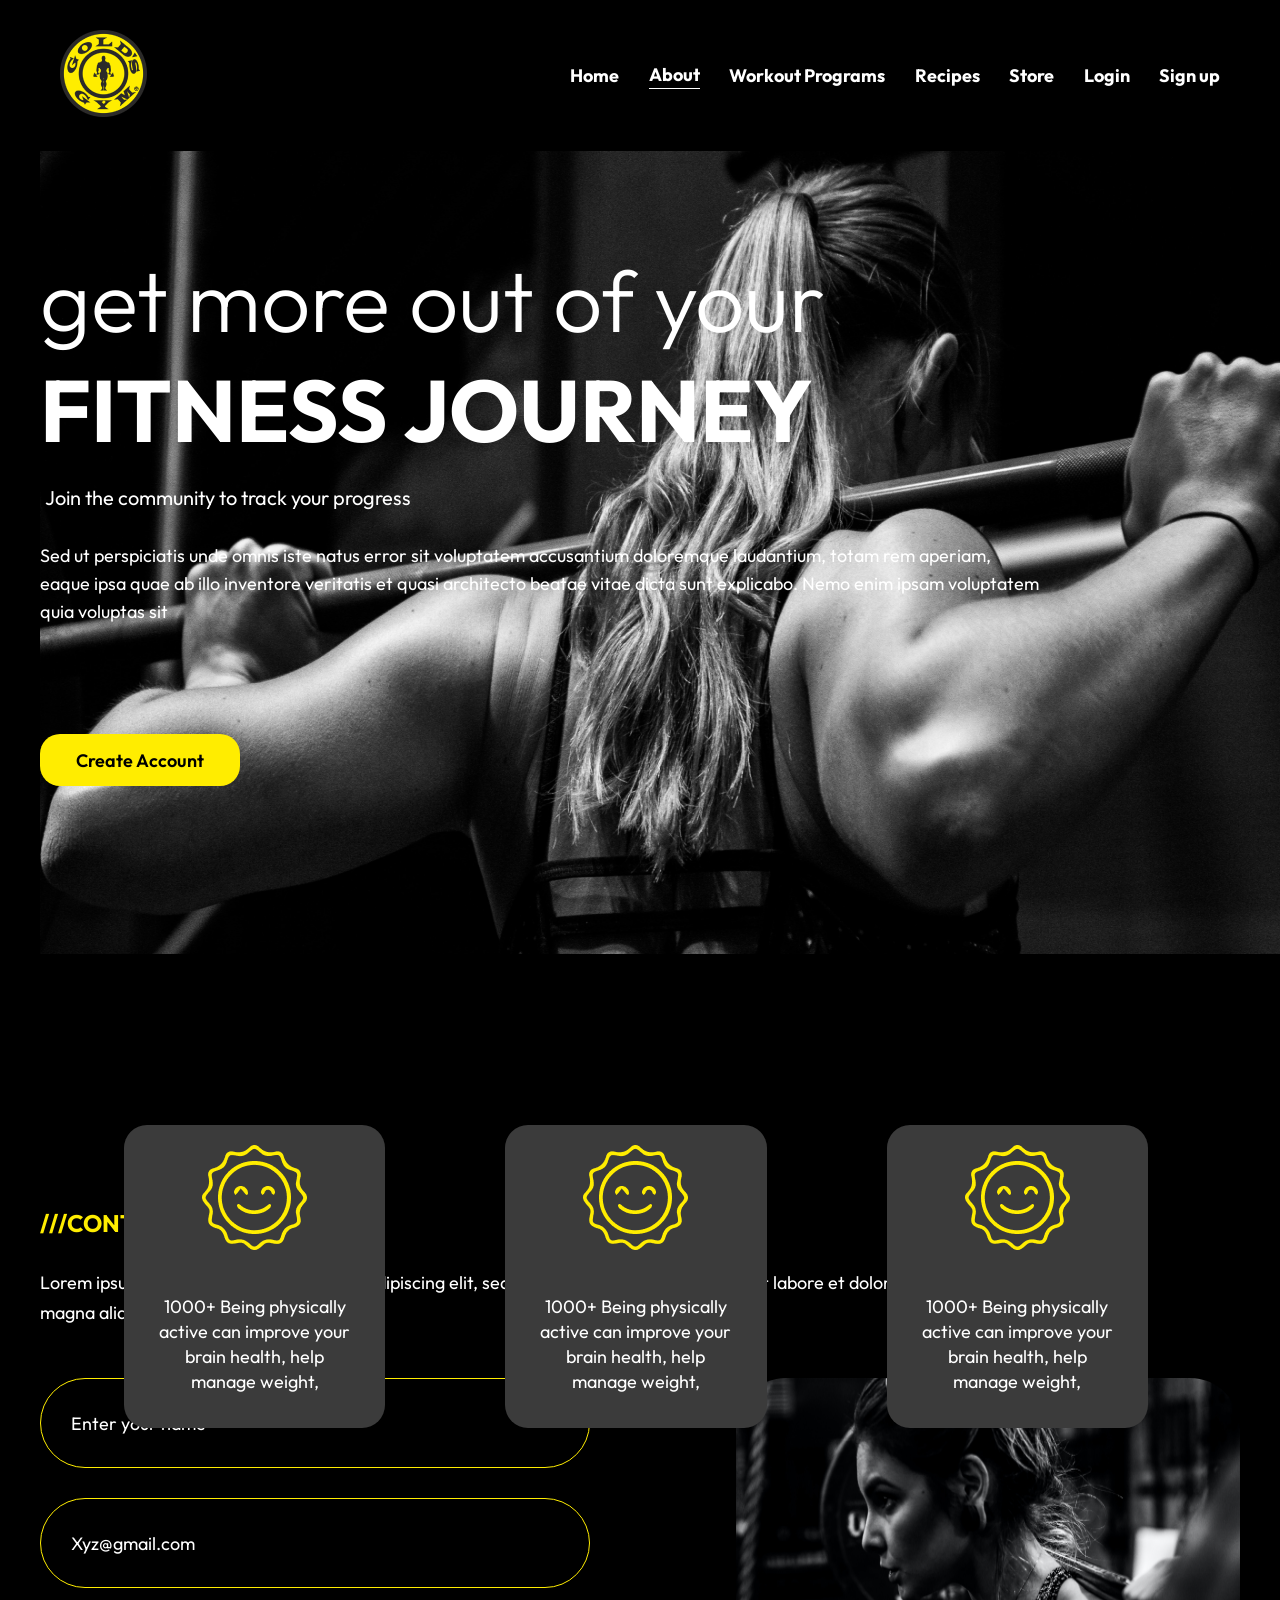
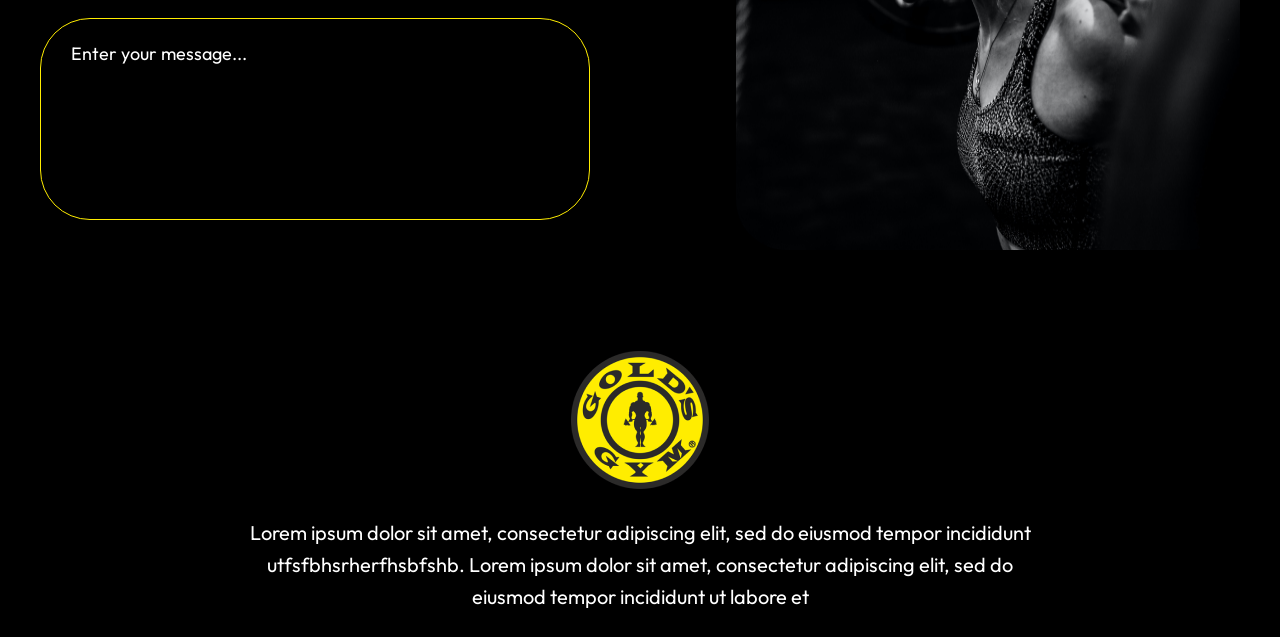
==== app/about.html @ 902859b2 "funcional" ====
<!DOCTYPE html>
<html lang="en">
<head>
    <meta charset="UTF-8">
    <meta name="viewport" content="width=device-width, initial-scale=1.0">
    <title>About Gold's Gym</title>
    <link rel="icon" href="images/Gym logo.png" type="image/x-icon">
    <link rel="stylesheet" href="styles.css">
    <link rel="preconnect" href="https://fonts.googleapis.com">
<link rel="preconnect" href="https://fonts.gstatic.com" crossorigin>
<link href="https://fonts.googleapis.com/css2?family=Outfit:wght@200;300&display=swap" rel="stylesheet">
</head>
<body>
    <div class="container">
        <!-- logo -->
        <div class="navbar">
            <div class="logo">
                <a href="index.html"><img src="images/Gym logo.png" alt="Gold's logo"></a>
            </div>

            <div>
                <div class="harmbuger-menu">
                    <div class="bar"></div>
                    <div class="bar"></div>
                    <div class="bar"></div>
                </div>
                <ul class="nav-items">
                    <a class="nav-links" href="index.html"><li>Home</li></a>
                    <a class="nav-links active" href="about.html"><li>About</li></a>
                    <a class="nav-links" href="program.html"><li>Workout Programs</li></a>
                    <a class="nav-links" href="recipe.html"><li>Recipes</li></a>
                    <a class="nav-links" href="store.html"><li>Store</li></a>
                    <a class="nav-links" href="login.html"><li>Login</li></a>
                    <a class="nav-links" href="signup.html"><li>Sign up</li></a>
                </ul>
            </div>
        </div>

        <section  class="main">
            <div class="about-hero">
                <div class="about-hero-img">
                    <img src="images/about-hero-img.png" alt="">
                </div>
                <div class="about-hero-text">
                    <div class="hero-about">
                        <div class="hero-header">
                            <h1>get more out of your<br><span class="header">fitness journey</span></h1>
                        </div>
                        
                        <div class="join-text">Join the community to track your progress</div>
    
                        <div class="hero-text">
                            Sed ut perspiciatis unde omnis iste natus error sit 
                            voluptatem accusantium doloremque laudantium, totam rem 
                            aperiam, eaque ipsa quae ab illo inventore veritatis et 
                            quasi architecto beatae vitae dicta sunt explicabo. Nemo 
                            enim ipsam voluptatem quia voluptas sit
                        </div>
                        
                        <button class="signup-btn" id="Create-btn">Create Account</button>  
                    </div>
                </div>
            </div>

            <section>
                <div class="outreach-cards">
                    <div class="cards">
                        <img src="images/cards-img.png" alt="">
        
                        <p class="cards-text">
                            1000+ Being physically active can improve your brain health, 
                            help manage weight,
                        </p>
                    </div>
        
                    <div class="cards">
                        <img src="images/cards-img.png" alt="">

                        <p class="cards-text">
                            1000+ Being physically active can improve your brain health, 
                            help manage weight,
                        </p>
                    </div>
        
                    <div class="cards">
                        <img src="images/cards-img.png" alt="">

                        <p class="cards-text">
                            1000+ Being physically active can improve your brain health, 
                            help manage weight,
                        </p>
                    </div>
                </div>
            </section>

            <section class="aboutpg-contact">
                <div class="contact-us">
                    <h2 class="merch-header">
                        ///CONTACT US
                    </h2>

                    <p class="contact-text">
                        Lorem ipsum dolor sit amet, consectetur adipiscing elit, 
                        sed do eiusmod tempor incididunt ut labore et dolore magna 
                        aliqua. Ut enim ad minim veniam
                    </p>
                    
                    <div class="contact-info">
                        <div class="contact-input">
                            <input type="text" placeholder="Enter your name"><br>
                            <input type="email" placeholder="Xyz@gmail.com"><br>
                            <input type="text" id="input-message" placeholder="Enter your message...">
                        </div>

                        <img src="images/contact-img.png" alt="">
                    </div>
                </div>
            </section>

            <footer>
                <div class="footer">
                    <img src="images/logo2.png" alt="Gold's logo">
                    <p class="footer-text">
                        Lorem ipsum dolor sit amet, consectetur adipiscing elit, 
                        sed do eiusmod tempor incididunt utfsfbhsrherfhsbfshb.  
                        Lorem ipsum dolor sit amet, consectetur adipiscing elit, 
                        sed do eiusmod tempor incididunt ut labore et
                    </p>
                </div>
            </footer>
            
        </section>
    </div>
    <script src="script.js">
      
    </script>
</body>
</html>
---- app/styles.css ----
* {
    margin: 0;
    padding: 0;
    box-sizing: border-box;
    font-family: 'Outfit', sans-serif;
}

.container {
    background-color: #000000;
    color: #FFFFFF;
}

.harmbuger-menu {
    position: absolute;
    right: 10%;
    top: 35px;
    width: 30px;
    height: 20px;
    cursor: pointer;
    display: none;
}

.harmbuger-menu .bar {
    width: 100%;
    height: 3px;
    margin: 5px auto;
    background-color: #FFFFFF;
    border-radius: 5px;
}

.navbar {
    display: flex;
    justify-content: space-between;
    align-items: center;
    padding: 30px 60px;
}

.nav-items {
    /* float: right;
    margin-top: -5%; */
    display: flex;
    justify-content: space-between;
    align-items: center;
    width: 650px;
    

}
.nav-items a {
    text-decoration: none;
    color: #FFFFFF;
    font-size: 18px;
    font-weight: 700;
    list-style: none;
}

.nav-items a:hover, .active{
    padding-bottom: 2px;
    border-bottom: 1px solid #FFFFFF;  
}

.main {
    margin: 0 40px;
}
.hero {
    display: flex;
    justify-content: space-between;
   
}

.hero-about {
    margin-top: 20px;
}

h1 {
    font-family: 'Outfit', sans-serif;
    font-size: 87px;
    font-weight: 300;
}

.header {
    text-transform: uppercase;
    font-weight: 700;
    font-size: 87px;
}

.hero-about {
    width: 90%;
    min-width: 100px;
    min-width: 300px;
}

.hero-text {
    margin: 32px 0;
    width: 90%;
    min-height: 200px;
    height: 9%;
    min-height: 100px;
    line-height: 28px;
    font-size: 18px;
}

.signup-btn {
  cursor: pointer; 
  width: 200px;
  height: 52px;
  background-color: #FFED00;
  color: #000000;
  font-size: 18px;
  font-weight: 600;
  margin-top: 20px;
  border-radius: 20px;
  border: none;
}

.signup-btn:hover {
   background-color: #000000;
   border: 1px solid #FFED00;
   color: #FFFFFF;
   transition: all 1s ease;
}


.hero-img img {
    width: 620px;
    height: 518px;
}

.img-header {
    font-size: 36px;
    font-weight: 700;
    margin-bottom: 60px;
}

.free-programs {
  margin-top: 5%;
}

.program-images {
    display: flex;
    justify-content: space-between;
}

.yoga-img {
    margin-top: -400px;
}

.img-text {
    position: relative;
    font-weight: 700px;
    font-size: 32px;
    writing-mode: tb-rl;
    transform: rotate(-180deg);
    margin-top: -30px;
    text-align: start; 
    height: 400px;
    margin-left: auto;
    margin-right: auto;

}

.yoga-img img {
    opacity: 0.3;
    position: relative;
}

.cta-btn {
    cursor: pointer; 
    width: 203px;
    height: 5%;
    min-height: 57px;
    background-color: #000000;
    color: #FFFFFF;
    margin-top: 50px;
    margin-left: 7px;
    font-size: 18px;
    font-weight: 600;
    border-radius: 20px;
    border: 1px solid #FFED00;
}

.cta-btn1 {
    cursor: pointer; 
    width: 203px;
    height: 5%;
    min-height: 57px;
    background-color: #000000;
    color: #FFFFFF;
    margin-top: 40px;
    margin-left: 7px;
    font-size: 18px;
    font-weight: 600;
    border-radius: 20px;
    border: 1px solid #FFED00;
}

.cta-btn1:hover {
    background-color: #FFED00;
    border: none;
    color: #000000;
    transition: 1s;
}



.cta-btn:hover {
   background-color: #FFED00;
   border: none;
   color: #000000;
   transition: 1s;
}

.merch {
    margin-top: 80px;
}

.merch-header {
    color: #FFED00;
    margin-top: 30px;
}

.merch-navbar {
    display: flex;
    justify-content: space-between;
    align-items: center;
}

.merch-header-col a button {
    padding: 0 10px;
}

.merch-sample {
    display: flex;
    gap: 12px;
   
}

.merch-img img {
    margin-right: -51px;
   width: 350px;
   margin-left: -30px;
   
}

.tote-card {
    width: 314px;
    height: 128px;
    background-color: #3B3B3B;
    margin-top: -146px;
    margin-left: -10px;

}

.card-text {
    display: flex;
    align-items: center;
    justify-content: center;
    padding-top: 90px;
}

 .shirt-img img {
    margin-top: 40px;
    margin-left: 50px;
}

.shirt-card {
    width: 314px;
    height: 128px;
    background-color: #3B3B3B;
    margin-top: -80px;
}

.bottle-img {
    margin-top: 40px;
    /* margin-bottom: -80px; */
    margin-left: 100px;
}

.gallery {
    margin-top: 90px;
}

.gallery-images {
    margin-top: 30px;
}

.gallery-row {
    display: flex;
    justify-content: space-between;
    margin-bottom: 20px;
}

.gallery-row img {
    border-radius: 30px;
}

.protein {
   margin-top: 30px;
   display: flex;
   justify-content: space-between;
   align-items: center;
}

.protein-brief {
    display: flex;
    justify-content: space-between;
    gap: 40px;
}

.protein-brief img {
    border-radius: 40px;
}

.protein-header {
    font-size: 32px;
    font-weight: 700;
}

.protein-text {
    width: 350px;
    height: 138px;
    margin-top: 16px;
    margin-bottom: 16px;
    font-size: 18px; 
    line-height: 28px;
}

.recipe-btn {
    cursor: pointer; 
    width: 256px;
    height: 60px;
    background-color: #000000;
    color: #FFFFFF;
    font-size: 18px;
    font-weight: 600;
    border-radius: 20px;
    border: 1px solid #FFED00;
    margin-top: 50px;
    display: flex;
    justify-content: space-around;
    align-items: center;
    padding: 0 10px;
}

.protein-details {
    margin-top: 80px;
}

.protein-details a {
    text-decoration: none;
}

.healthy-recipies {
    display: flex;
    align-items: center;
    gap: 30px;
    margin-bottom: 15px;
    width: 350px;
}

.healthy-recipies img {
    border-radius: 10px;
}

.healthy-recipies a {
    text-decoration: none;
    color: #FFFFFF;
}

.contact-us {
    margin-top: 70px;
}

.contact-text{
    margin-top: 30px;
    margin-bottom: 30px;
    width: 902px;
    font-size: 18px;
    line-height: 30px;
}

.contact-info {
    margin-top: 50px;
    display: flex;
    justify-content: space-between;
    
}

.contact-input input {
    width: 550px;
    height: 90px;
    border-radius: 50px;
    color: #FFFFFF;
    font-size: 18px;
    background-color: #000000;
    border: 1px solid #FFED00;
    margin-bottom: 30px;
    padding: 0 30px;
}

input:focus {
    outline: #FFED00;
}

::placeholder {
    color: #FFFFFF;
}
#input-message {
  padding-bottom: 166px;
  padding-top: 34px;
}

.contact-info img{
    border-radius: 50px;
}

.footer {
    text-align: center;
    margin-top: 100px;
}

.footer-text {
    width: 800px;
    margin-left: auto;
    margin-right: auto;
    margin-top: 24px;
    padding-bottom: 24px;
    font-size: 20px;
    font-weight: 400;
    line-height: 32px;
}

/* -----------------MOBILE VIEW OF HOME PAGE ----------*/
@media screen and (max-width: 850px){
    .navbar {
        padding-left: 20px;
        
        width: 100%;
        position: fixed;
        overflow: hidden;
        background-color: #000000;
        
        
    }
    .logo img {
        width: 47px;
        height: 47px;
        
    }

    .main {
        margin: 0 20px;
    }
    .harmbuger-menu {
        display: block;
        float: right;
        border: none;
    }

    .harmbuger-menu.active .bar:nth-child(2) {
        opacity: 0;
    }

    .harmbuger-menu.active .bar:nth-child(1) {
        transform: translateY(8px) rotate(45deg);
    }

    .harmbuger-menu.active .bar:nth-child(3) {
        transform: translateY(-8px) rotate(-45deg);
    }
    .nav-items {
        display: block;
        position: fixed;
        width: 100%;
        height: 50vh;
        left: -100%;
        top: 90px;
        border: none;
        font-size: 100px;
        line-height: 40px;
        padding: 40px 40px 20px 40px;
        background-color: #000000;
        
    }

    .nav-items.active {
        
      left: 0;
      transition: 1s;
    }

    .main {
        padding-top: 100px;
        /* margin: 0; */
    }
    .hero {
        display: block;
    }

    h1 {
        font-size: 40px;
        font-weight: 400;
    }

    .header {
        width: 100%;
        min-width: none;
        font-size: 55px;
        font-weight: 500;
    }
    .hero-img img {
        display: none;
    }

    .hero-about {
        margin-top: 0;
        color: white;
    } 

    .hero-text {
        width: 100%;
        min-width: none;
        margin-top: 5px;
        font-size: 18px;
    }

    .signup-btn {
        margin-top: 5px;
    }
    .free-programs {
        margin-top: 80px;
    }

    .img-header {
        font-size: 30px;
        font-weight: 600;
        margin-bottom: 15px;
    }

    .program-images {
        position: static;
        overflow-x: auto;
        gap: 20px;
    }

    .program-images::-webkit-scrollbar {
        display: none;
    }

    .yoga-img p {
        /* position: static; */
        margin-bottom: -50px;
    }


    .cta-btn {
        width: 100%;
        margin-top: 30px;  
        font-size: 15px;
        height: 47px;   
    }

    .cta-btn1 {
        margin-top: 25px;
    }

    .merch-sample {
        /* overflow: hidden; */
        display: block;
        gap: 0 ;
        text-align: center;
    }

    .tote-card {
        width: 100%;
        margin-left: 0px;
        height: 180px;
    }

    .shirt-card {
        width: 100%;
        margin-left: 0px;
        height: 180px;
    }

    .card-text {
       padding-top: 110px;
       font-size: 20px;
    }

    .shirt-img img {
        margin-left: 20px;
    }

    .bottle-img img {
        margin-left: -95px;
    }

    .tote-bag {
        margin-left: 0px;
    }

    .gallery {
        margin-top: 100px;
    }

    .gallery-row {
        gap: 20px;
    }

    .gallery-row  {
        overflow-x: auto;
    }

    .gallery-row::-webkit-scrollbar{
        display: none;
    }

    .recipes {
        margin-top: 50px;
    }

    .protein {
        display: block;
    }

    .protein-brief img {
        width: 100%;
    }
    .protein-header {
        font-size: 40px;
    }
    .protein-text {
      width: 100%;
      height: 100%;
      font-size: 20px;
    }
    .healthy-recipies  {
        width: 100%;
    }
    .healthy-recipies a {
        font-size: 20px;
    }
    .recipe-btn {
       margin-top: 0px;
    }

    .recipe-btn img {
        width: 20%;
    }

    .protein-brief {
       display: block;
    }

    .carrot-soup{
        width: 100%;
    }

    .more-recipies {
        margin-top: 50px;
    }

    .contact {
        margin-top: 100px;
    }

    .contact-info {
        display: flex;
        flex-direction: column-reverse;
    }

    .contact-input {
        margin-top: 50px;
    }

    .contact-text {
        width: 100%;
        font-size: 20px;
    }

    .contact-input input {
        width: 100%;
    }

    .footer-text {
      width: 100%;
    }
}

/* ------------------ ABOUT PAGE --------------------*/

.about-hero-img img{
    width: 1309px;
    height: 803px;
    position: relative;
}

.about-hero-text {
    position: absolute;
    top: 25%;
} 

.join-text {
    margin: 20px;
    font-size: 20px;
    font-weight: 400;
    text-indent: -15px;
}

#Create-btn {
    margin-top: 60px;
}

.outreach-cards {
    display: flex;
    position: absolute;
    top: 125%;
    gap: 120px;
    margin-left: 84px;
    width: 80%;
}

.cards {
    text-align: center;
    background-color: #3B3B3B;
    width: 285px;
    height: 303px;
    padding: 20px;
    border-radius: 23px;
}

.cards-text {
    color: #FFFFFF;
    width: 90%;
    margin-top: 40px;
    margin-left: auto;
    margin-right: auto;
    font-size: 18px;
    font-weight: 400;
    line-height: 25px;
}

.aboutpg-contact {
    margin-top: 250px;
}

/*--------------- MOBILE VIEW OF ABOUT PAGE-------------------------- */
@media screen and (max-width:850px) {
    .about-hero {
        height: 150px;
        
    }
    .about-hero-img img {
        display: none;
    }

    .about-hero-text{
        top: 15%;
        position: static ;
    }

    .join-text {
      display: none;
    }

    #Create-btn {
        margin-top: 0;
    }

    .outreach-cards {
        display: block;
        position: static;
        gap: 0%;
        margin-top: 500px;
        margin-left: 0;
        width: 100%; 
        
    }

    .cards {
       margin-bottom: 30px;
        width: 90%;
        margin-left: auto;
        margin-right: auto;
        
    }

    .cards-text {
        font-size: 20px;
        padding-bottom: 25px;
        margin-top: 20px;
    }

    .aboutpg-contact {
        margin-top: 100px;
    }
}

@media screen and (min-width: 540px) and (max-width: 850px){

    .logo img {
        width: 57px;
        height: 57px;
        
    }
    .outreach-cards {
        margin-top: 350px;
    }

    .cards-text {
        width: 250px;
    }
}

/*------------------ LOGIN PAGE ---------------- */

#navbar {
    background-color: #FFFFFF;
}

#login-nav-items #active{
    padding-bottom: 2px;
    border-bottom: 2px solid black;  
}

#login{
    background-color: #FFFFFF;
    color: #000000;
}

.login-hero-scetion {
    margin-top: 50px;
}

#login-nav-items a{
    color: #000000;
}

#login-nav-items a:hover{
    border-bottom: 1px solid #FFFFFF;
}

.login-hero-col1 {
    width: 90%;
    
}

.login-header {
    font-size: 70px;
    font-weight: 700;
}

.login-text {
    font-size: 20px;
    font-weight: 400;
    margin-top: 24px;
}

.login-hero{
    display: flex;
    justify-content: space-between;
    margin-top: 30px;
    
}

#login-btn {
    width: 75%;
    height: 90px;
    border-radius: 50px;
    font-size: 18px;
    background-color: #FFED00;
    color: #000000;
    border: 1px solid #FFED00;
    margin-bottom: 24px;
    padding: 0 25px;
    margin-top: 20px;
    cursor: pointer;
}

#login-btn:hover {
    background-color: #000000;
    border: 1px solid #000000;
    color: #FFFFFF;
    transition: 1s;
}


#login-input {
     width: 75%;;
    height: 90px;
    border-radius: 50px;
    font-size: 18px;
    background-color: #FFFFFF;
    color: #000000;
    border: 1px solid #000000;
    margin-bottom: 24px;
    padding: 0 30px;
}

#login-input:focus {
    outline: hsl(0, 0%, 0%);
}    

#login-input::placeholder {
    color: #000000;
} 


#checkbox {
    appearance: none;
    background-color: #D9D9D9;;
    width: 24px;
    height: 24px;
    border-radius: 2px;
    border: none;
    color: #000000;
    margin-bottom: 0px;
    padding: 0px;
    cursor: pointer;
}

.box-btn {
    display: flex;
    align-items: center;
    gap: 5px;
    font-size: 18px;
    font-weight: 400;
    
}

.checkbox-btn {
    display: flex;
    align-items: center;
}

.checkbox {
    width: 75%;
    display: flex;
    gap: 30%;
}

.checkbox a{
   text-decoration: none;
   color: #000000;
   font-size: 18px;
   font-weight: 400;
   
}

.Google-btn {
    display: flex;
    justify-content: center;
    align-items: center;
    gap: 5px;
    font-size: 18px;
    font-weight: 400;
    cursor: pointer;
}

.dash {
    width: 75%;
    display: flex;
    justify-content: center;
    align-items: center;
    gap: 3px;
    font-size: 20px;
    margin-bottom: 24px;
}
.line {
    margin-top: 5px;
    width: 90%;
    line-height: 4px;
    border-bottom: 1px solid #000000;

}

.col2 {
    width: 70%;
    min-width: 450px;
    
}

.col2 img {
    border-radius: 50px;

}

.terms {
    font-size: 18px;
    font-weight: 400;
    color: #847F7F;
    margin-bottom: 50px;
}

@media screen and (max-width:850px) {
    #harmbuger-menu #bar {
        background-color: #000000;
    }

    #login-nav-items {
        background-color: #FFFFFF;
    }

    #login-nav-items a {
        color: #000000;
    }

    .login-hero {
        display: block;
    }

    .login-header {
        font-size: 50px;
        font-weight: 600;
    }

    .col2 img {
        display: none;
    }

    #login-input {
       width: 100%;
       height: 80px;
    }

    #login-btn {
        width: 100%;
        height: 80px;
    } 

    .login-hero-col1 {
       width: 100%;
    }

    .dash {
        width: 100%;
    }

    .line {
        width: 100%;
    }

    .checkbox {
        width: 110%;
        gap: 30%;
    }

    .box-btn p {
        font-size: 16px;
    }

    #checkbox {
        width: 18px;
        height: 18px;
    }

    .checkbox a {
      font-size: 16px;
      
    }

}

/* -------------SIGNUP PAGE----------- */
.box-btn-text {
    width: 78%;
    font-size: 16px;
    margin-left: 10px;
}

/* -------------FRENCH TOAST PAGE---------- */

#recipe-navbar {
    position: relative;
}

.recipe-hero-img img {
    margin-left: -40px;
    width: 103%;
    position: absolute;
}

.mobile-taost-hero {
    display: none;
}

.elipse {
    display: flex;
    position: relative;
    gap: 50px;
}

.elipse1 {
    width: 151px;
    height: 151px;
    border-radius: 50%;
    border: 5px solid white;
    background-color: #000000;
    margin-top: 30%;
    margin-left: 40px;
}

.elipse1 p {
    text-align: center;
    margin-top: 45px;
    font-size: 24px;
    font-family: 'Inter', sans-serif;;
    font-style: normal;
    font-weight: 900;
}

.french-toast-recipe {
    margin-top: 12%;
    margin-bottom: 5%;
}

.french-toast {
    display: flex;
    justify-content: space-between;
    gap: 100px;
}

.french-toast-col1 {
    width: 90%;
}

.french-toast-col2 {
    width: 90%;
    margin-left: 150px ;
    
}

.french-toast-header {
    font-size: 36px;
    font-weight: 700;
    margin-bottom: 30px;
}

.french-toast-text {
    width: 120%;
    font-size: 22px;
    font-weight: 500;
    margin-bottom: 30px;
    line-height: normal;
}

.table {
    margin-top: 80px;
    font-size: 20px;
}

.table-row {
    display: flex;
    justify-content: space-between;
    margin-right: 80px;
    margin-bottom: 31px;
}

.french-toast-recipe-text {
    font-size: 24px;
    font-weight: 500;
    line-height: normal;
    width: 90%;
    margin-bottom: 10px;
}

.steps {
    margin-left: 40px;
}

.steps li{
    font-size: 24px;
    font-weight: 500;
    width: 95%;
    margin-bottom: 8px;
}

/* -------MOBILE VIEW FOR FRENCH TOAST PAGE------ */
@media screen and (max-width: 850px) {

    .mobile-taost-hero {
        display: block;
        width: 100%;
    }

    .mobile-taost-hero img {
        width: 100%;
        border-radius: 15px;
    }


    .elipse {
        gap: 10px;
        width: 100%;
        display: none;
        
    }

    .elipse1 {
        display: none;

    }


    .french-toast {
        display: block;
        margin-bottom: 50px;
    }

    .french-toast-text  {
        width: 100%;
    }

    .french-toast-col1 img {
        width: 100%;
    }

    .french-toast-col2 {
        margin-top: 30px;
        
        margin-left: 0px;
    }

    .table-row {
        margin-right: 0px;
    }
}
 

/* -------------RECIPE PAGE---------- */

.other-recipes {
    margin-top: 120px;
}

.other-recipes-text {
    font-size: 18px;
    font-weight: 400;
}

.slider-img i {
    display: none;
}

.recipe-img1 img {
    border-radius: 50px;
}

.recipe-img {
    margin-top: 50px;
    position: relative;
    display: flex;
    justify-content: space-between;
}

.recipe-img a{
    text-decoration: none;
}

.timer {
    background-color: #FFED00;
    color: #000000;
    width: 33%;
    height: 27px;
    border-radius: 20px;
    padding: 0 5px;
    margin-top: -80px;
    position: relative;
    left: 10%;
    display: flex;
    align-items: center;
    gap: 5px;
}

#recipe-btn {
    cursor: pointer; 
    width: 60%;
    height: 60px;
    background-color: #000000;
    color: #FFFFFF;
    font-size: 18px;
    font-weight: 600;
    border-radius: 20px;
    border: 1px solid #FFED00;
    margin-top: 110px;
    margin-left: 70px;
    display: flex;
    justify-content: center;
    gap: 25px;
    align-items: center; 
}

html {
    scroll-behavior: smooth;
}
 
/* button img:hover {
    filter: brightness(0%);
}

a #recipe-btn:hover {
    background-color: #FFED00;
    color: #000000;
    transition: 1s;

} */
/* 
------------MOBILE VIEW FOR RECIPE PAGE--------------------- */
@media screen and (max-width: 850px) {
    .recipe-img {
        position: static;
        overflow-x: auto;
        gap: 30px;
        scrollbar-width: none;
    }

    .recipe-img::-webkit-scrollbar {
        display: none;
    }

    /* .slider-img {
        position: relative;
    } */

    .slider-img i {
        position: absolute;
        cursor: pointer;
        display: none;
    }
    
    .timer {
        position: static;
        margin-left: 30px;
    }
}
/*------------------- STORE PAGE ----------------*/
 
#store-hero-section {
    margin-top: -70px;
}
.store-hero-text {
    font-size: 18px;
    font-weight: 400;
    line-height: 30px;
    width: 55%;
    margin-top: 70px;
}

.in-store {
    margin-top: 60%;
}

.items {
    display: flex;
    gap: 50px;
}

.item-background {
    width: 50%;
    background-color: #3B3B3B;
    border-radius: 20px;
    position: relative;
}

.items img {
   position: absolute;
   
}

.totebag-item {
    margin-left: -40px;
}

.shirt-item {
    margin-left: 40px;
    margin-top: 45px;
}

.items-description h3 {
   font-size: 32px;
   font-weight: 700;

}

.items-description p {
    font-size: 18px;
    font-weight: 400;
    margin: 20px 0;
}

.store-btn {
    background-color: #000000;
    height: 60px;
    color: #FFFFFF;
    width: 30%;
    font-size: 20px;
    font-weight: 600;
    border: 1px solid #FFED00;
    border-radius: 20px;
    margin: 20px 0; 
    cursor: pointer;
}

.store-btn:hover {
    color: #000000;
    background-color: #FFED00;
    transition: 1s;
}

.store-text {
    width: 90%;
    line-height: 30px;
}

.available-items {
    display: flex;
    margin-top: 60px;
}

.rate-btn {
    display: flex;
    align-items: center;
    justify-content: center;
    gap: 15px;
    font-size: 20px;
    color: #FFFFFF;
    background-color: #000000;
    border: 1px solid #FFED00;
    width: 107px;
    height: 60px;
    cursor: pointer;
    border-radius: 20px;
}

.popup {
    position: absolute;
    top: -130%;
    left: 55%;
    opacity: 0;
    transform: translate(-50%, 0%) scale(1.25);
    width: 50%;
    background-color: #000000;
    color: #fff;
    border-bottom: none;
    padding: 50px;
    border-radius: 50px;
    box-shadow: 0.5px 5px 10px rgba(156, 148, 148, 0.25);
    transition: top 0ms ease-in-out 200ms,
                opacity 200ms ease-in-out 0ms,
                transform 200ms ease-in-out 0ms;
}

.popup.active {
    top: 130%;
    opacity: 1;
    transform: translate(-50%, 0%) scale(1);
    transition: top 0ms ease-in-out 0ms,
                opacity 200ms ease-in-out 0ms,
                transform 200ms ease-in-out 0ms;
}

.popup .close-button {
   margin-left: 90%;
   font-size: 30px;
   width: 50px;
   height: 40px;
   background-color: #000000;
   color: #ffffff;
   border: 1px solid #FFED00;
   border-radius: 40px;
   cursor: pointer;
}

.sub-total {
    display: flex;
    align-items: center;
    gap: 50px;
}

.bag-card {
   width: 40%;
}

.bag-card .popup-background {
   width: 100%;
   height: 300px;
   background-color: #3C3C3C;
   position: relative;
   border-radius: 20px;
}

.bag-card img {
    margin-left: -65px;
    position: relative ;
    margin-top: -320px;
    
}

.popup-description h3 {
    font-size: 32px;
    font-weight: 700;
    margin-bottom: 10px;
}

.popup-description p {
    font-weight: 400;
    font-size: 18px;
}

.popup-text {
    margin-top: 15px;
    margin-bottom: 15px;
}

.add-btn {
    width: 30px;
    height: 30px;
    border: none;
    background-color: #ffffff;
    color: #000000;
    cursor: pointer;
}

.checkout-btn {
    width: 100%;
    padding: 10px;
    font-size: 20px;
    font-weight: 600;
    border-radius: 20px;
    border: 1px solid #FFED00;
    background-color: #000000;
    color: #FFFFFF;
    margin-top: 80px;
    cursor: pointer;
}

@media screen and (max-width: 850px) {
    .recipe-hero-img {
        display: none;
    }

    .store-hero-text {
        width: 90%;
        margin-top: 50px;
    }

    .in-store {
        margin-top: -10px;
    }

    .item-background {
        width: 100%;
        color: #3B3B3B;
        position: static;

    }

    .totebag-item {
      padding-left: 30px;
    }
    .items {
        display: block;
        width: 70%;
    }

    .popup {
        width: 100%;
        border-radius: 0px;
        margin-left: -25px;
        margin-top: -120px;
        transform: translate(-50%, 0%) scale(1.2)
    }

    .popup-background {
        display: none;
    }

    .store-btn {
        width: 100%;
    }

    .sub-total {
        display: block;
    }

    .bag-card img {
        margin-top: 0;
    }

    .items img {
        position: static;
    }

    .totebag-item {
        margin-left: -90px;
    }

    .shirt-item {
        margin-left: 0px;
        margin-top: 70px;
    }

    .items-description h3 {
        margin-top: -270px;
       margin-bottom: 20px;  
       font-size: 30px;
       width: 120%;
    }
    
    .items-description {
        margin-top: 350px;
    }

    .items-description p{
        width: 130%;
        font-size: 20px;
        margin: 0;
    }
}

/*----------- WORKOUT PROGRAM PAGE -------------*/

#free-programs {
    margin-top: 50px ;
}
.gym-img {
    display: flex;
    gap: 35px;
    overflow-x: auto;
    scrollbar-width: none;
    margin: 0 39px;
    
}

.gym-img::-webkit-scrollbar {
    display: none;
}

.gym-image {
    display: flex;
    gap: 35px;
    overflow-x: auto;
    scrollbar-width: none;
    margin: 0 39px;
}

.gym-image::-webkit-scrollbar {
    display: none;
}

.gym-image1 {
    display: flex;
    gap: 35px;
    overflow-x: auto;
    scrollbar-width: none;
    margin: 0 39px;
}

.gym-image1::-webkit-scrollbar {
    display: none;
}

.gym-image2 {
    display: flex;
    gap: 35px;
    overflow-x: auto;
    scrollbar-width: none;
    margin: 0 39px;
}

.gym-image2::-webkit-scrollbar {
    display: none;
}

.gym-image3 {
    display: flex;
    gap: 35px;
    overflow-x: auto;
    scrollbar-width: none;
    margin: 0 39px;
}

.gym-image3::-webkit-scrollbar {
    display: none;
}

.gym-slider button {
    width: 50px;
    height: 50px;
    border-radius: 50%;
    border: none;
    cursor: pointer;
    position: absolute;
    background-color: #000000;
    color: #FFFFFF;
}

.gym-img1 img {
    position: relative;
    border-radius: 50px;
    margin-bottom: 5%; 
}


#prev-btn {
    margin-top: 220px;
    left: 0px;
    margin-left: 10px;
}

#next-btn {
    right: 0px;
    margin-top: -335px;
    margin-right: 10px;
}

#prev-btn1 {
    margin-top: 220px;
    left: 0px;
    margin-left: 10px;
}

#next-btn1 {
    right: 0px;
    margin-top: -335px;
    margin-right: 10px;
}

#prev-btn2 {
    margin-top: 220px;
    left: 0px;
    margin-left: 10px;
}

#next-btn2 {
    right: 0px;
    margin-top: -335px;
    margin-right: 10px;
}

#prev-btn3 {
    margin-top: 220px;
    left: 0px;
    margin-left: 10px;
}

#next-btn3 {
    right: 0px;
    margin-top: -335px;
    margin-right: 10px;
}

#prev-btn4 {
    margin-top: 220px;
    left: 0px;
    margin-left: 10px;
}

#next-btn4 {
    right: 0px;
    margin-top: -335px;
    margin-right: 10px;
}
.track-div {
    display: flex;
    justify-content: space-between;
}
.track {
    display: flex;
    justify-content: space-between;
    align-items: center;
    gap: 5px;
    background-color: #FFED00;
    color: #000;
    font-size: 15px;
    font-weight: 400;
    border-radius: 20px;
    padding: 5px;
    margin-bottom: 8px;
}

.banner {
    position: relative;
    width: 227px;
    height: 78px;
    background-color: #4A4A4A;
    border-radius: 15px;
    color: #FFFFFF;
    padding: 10px;
    margin-top: -150px;
    margin-bottom: 100px;
    margin-left: 70px;
}

.banner-text {
 font-size: 15px;
 font-weight: 400;
 color: #FFFFFF;
 cursor: pointer;
 text-decoration: none;
}

.workout-session {
    margin-top: 8%;
    
}

.program-text-header {
    font-size: 36px;
    font-weight: 700px;
}

.program-text {
    font-size: 18px;
    font-weight: 400;
    margin-top: 20px;
    margin-bottom: 20px;
    width: 85%;
}

.our-reach {
    width: 203px;
    height: 57px;
    border: 1px solid #FFED00;
    border-radius: 20px;
    background-color: #000000;
    color: #FFFFFF;
    font-size: 20px;
    font-weight: 600;
    margin-bottom: 30px;
}

/*--------- WORKOUT PROGRAM MOBILE VIEW-------- */

@media screen and (max-width: 850px) {
    .gym-img1 img {
        position: static;
    }
    
    .Workout-program {
        margin-top: 100px;
    }
    .banner {
        position: static;
    }

    .gym-img {
        margin: 0 -20px;
    }

    .gym-image {
        margin: 0 -20px;
    }

    .gym-image1 {
        margin: 0 -20px;
    }

    .gym-image2 {
        margin: 0 -20px;
    }

    .gym-image3 {
        margin: 0 -20px;
    }

    .gym-slider button {
        display: none;
    }

    
}


/*--------- 2023 Get Abs Challenge DESKTOP VIEW-------- */


.challenge-hero {
    margin-top: 100px;
    display: flex;
}

.challenge-header {
    font-size: 36px;
    font-weight: 700;
}

.challenge-text h3 {
    margin-top: -25px;
}

.challenge-text p {
    font-size: 18px;
    font-weight: 400;
    line-height: 30px;
    margin-top: 24px;
    width: 80%;
}

.challenge-col2 {
    width: 230%;
}

.days-btn {
    display: flex;
    align-items: center;
    background-color: #3B3B3B;
    width: 100%;
    padding: 15px;
    padding-left: 40px;
    border-radius: 15px;
    margin: 25px 0;
}

.days-btn button {
    /* width: 65px;
    height: 56px; */
    width: 20%;
    height: 56px;
    font-size: 18px;
    font-weight: 400;
    background-color: #FFFFFF;
    border-radius: 20px;
    border: none;
    margin: 0 10px;
    cursor: pointer;
}

.days-btn i {
    margin-left: 10px;
}

.days-btn i {
    color: #FFFFFF;
}

.day-workout {
    background-color: #393939;
    border-radius: 50px;
    padding: 30px;
    margin-top: 70px;
}

.dot {
    width: 22px;
    height: 22px;
    background-color: #D9D9D9;
    border-radius: 50%;
}

.thin-line {
    height: 160px;
    width: 1px;
    background-color: #D9D9D9;
    margin-left: 10px;
    margin-top: 3px;
    margin-bottom: 3px;
}

.option {
    background-color: #FFED00;
    color: #000000;
    font-size: 16px;
    font-weight: 600;
    height: 34px;
    width: 20%;
    text-align: center;
    padding-top: 5px;
    border-radius: 20px;
    
    
}

.progress-points {
    margin-top: 30px;
}

.day1 {
    display: flex;
    gap: 20px;
    margin-top: 50px;
}

.day1-all{
    display: flex;
    margin-bottom: 30px;
    align-items: center;
    gap: 20px;
}

.day1-text h4 {
  font-size: 24px;
  font-weight: 600;
  margin-bottom: 10px;
}

.day1-text p {
    font-size: 20px;
    font-weight: 400;
    margin-top: 15px;
}

.fqa {
    margin-top: 8%;
    margin-bottom: 10%;
    width: 80%;
    margin-left: auto;
    margin-right: auto;
    background-color: #FFFFFF;
    color: #000000;
    border-radius: 20px;
    padding: 35px;
    padding-bottom: 20px;
}

.faq-header {
    font-size: 32px;
    font-weight: 700;
    margin-bottom: 15px;
}

.questions {
    display: flex;
    align-items: center;
    justify-content: space-between;
    height: 80px;
    border-bottom: 1px solid #000000;
}

.questions p {
    font-size: 24px;
    font-weight: 400;
}

.questions i {
    margin-right: 35px;
    
}

#last-question {
    border-bottom: none;
}

/*--------- 2023 Get Abs Challenge MOBILE VIEW-------- */

@media screen and (max-width:850px) {
    .challenge-hero {
        margin-top: 20px;
        display: block;
    }
    
    .challenge-col1 {
        width: 100%;
        margin-top: 10%;
        display: flex;
        flex-direction: column-reverse;
    }

    .challenge-img  {
        width: 100%;
    }
    .challenge-text {
      width: 100%;
      margin-bottom: 5%;
    }

    .days-btn {
        overflow-x: auto;
    }

    .challenge-text p {
        width: 100%;
    }

    .challenge-col2 {
        width: 100%;
        
    }

    .day1-text  {
        margin-left: 15px;
    }

    .day-workout {
        border-radius: 15px;
        margin-bottom: 50px;
    }

    .days-btn {
        padding-left: 0px;
        display: flex;
        width: 100%;
        padding: 15px;
    }

    .days-btn::-webkit-scrollbar {
        display: none;
    }

    .days-btn button {
        width: 170%;
        height: 50%;
        font-size: 20px;
        font-weight: 400;
        background-color: #FFFFFF;
        border-radius: 30px;
        padding: 15px;
        border: none;
        cursor: pointer;
    }

    .days-btn i {
        display: none;
    }

    .day1-all {
        width: 100%;
        display: flex;
        flex-direction: column;
        column-gap: 25px;
    }

    .progress-points {
        display: none;
    }

    .dot {
        display: none;
    }

    .thin-line {
        display: none;
    }

    .option {
        display: none;
    }

    .fqa {
        width: 100%;
    }

    .questions p {
        font-size: 18px;
        font-weight: 200;
        width: 90%;
    }

    .day-workout  h3{
       font-size: 28px;
       margin-left: 10px;
    }

    .questions i {
        margin-right: 0px;
    }
}

/* ---------SHIPPING DESKTOP PAGE--------- */

.wrapper {
    padding: 0 40px;
    padding-top: 50px;
}
.shipping-col {
    display: flex;
    gap: 50px;
    
}

.shipping-col1 {
 width: 100%;
 padding-bottom: 40px;
}

.shipping-col1 img {
   margin-left: 50%;
}

.label {
    display: flex;
    font-size: 24px;
    font-weight: 400;
    justify-content: space-between;
    align-items: center;
    margin-top: 50px;
}
.label p {
    font-weight: 400;
    font-size: 24px;
}

.shipping-col1 input[type="text"] {
    width: 100%;
    color: #000000;
    border: 1px solid black;
    margin-top: 20px;
    height: 90px;
    border-radius: 50px;
    color: #000000;
    font-size: 18px;
    background-color: #fff;
    margin-bottom: 30px;
    padding: 0 30px;
}

.shipping-col1 input[type="checkbox"] {
    width: 20px;
    height: 20px;
}

#ship-input::placeholder {
    color: #000000;
}

.shipping-col1 label {
    font-size: 18px;
    font-weight: 400; 
}

.label-link {
    text-decoration: none;
    color: #000000;
    cursor: pointer;
}

.ship-text {
    font-size: 24px;
    font-weight: 400;
    margin-top: 30px;
}

#id {
    display: flex;
    gap: 20px;
}

.id {
    color: #000000;
}
.note {
    font-size: 18px;
    color: #F00;
}

.shopping-btn {
    text-align: right;
}

.continue-btn {
    width: 220px;
    padding: 20px;
    background-color: #FFED00;
    cursor: pointer;
    font-size: 18px;
    font-weight: 400;
    color: #000000;
    border: none;
    border-radius: 20px;
    margin-bottom: 20px;
}

.continue-btn:hover {
    background-color: #000000;
    color: #fff;
    transition: 1s;
}

.return-link {
    font-size: 18px;
    font-weight: 400;
    text-decoration: none;
    color: #000000;
    margin-right: 30px;
}

.return-link i {
    font-size: 15px;
}

.shipping-col2 {
    background-color: #E1E1E1;
    margin-top: -50px;
    margin-right: -40px;
    width: 80%;
    padding: 30px;
    padding-top: 100px;
    padding-bottom: 40px;
}

.shipping-note {
    display: flex;
    align-items: center;
    margin-top: 100px;
    gap: 30px;
}

.shipping-background {
    background-color: #3C3C3C;
    height: 300px;
    position: relative;
    border-radius: 20px;
}

.samll-card {
    width: 80%;
}

.shipping-note img{
   margin-left: -65px;
   position: absolute;
   margin-top: -23%;
}

.shipping-text {
    width: 100%;
    margin-left: -20px;
    margin-top: -20px;
}

.shipping-text h2 {
   font-size: 32px;
   font-weight: 700;
}

.shipping-text p {
    font-size: 20px;
    font-weight: 400;
    margin-top: 20px;
}

.shipping-col2 h2 {
    margin-top: 50px;
    font-size: 32px;
    font-weight: 600;
}

@media screen and (max-width:850px) {

    .wrapper {
        padding-left: 20px;
        padding-right: 20px;
    }
    .shipping-col1 img {
        margin-left: 37%;
    }

    .shipping-col2 {
        display: none;
    }

    .label p {
        font-weight: 400;
        font-size: 20px;
    }

    .label a {
        margin-left: 80px;
    }

    .label-link {
        font-weight: 400;
        font-size: 20px;
        
    }

    .shipping-col1 input[type="text"] {
       height: 60px;
       margin-top: 10px;
       margin-bottom: 10px;
    }

    #id {
        display: block;
    }

    .shopping-btn {
        margin-top: 30px;
    }
}
/* ------------------CONTINUE SHIPPING PAGE----------- */

.continue-input {
    margin-top: 70px;

}
.continue-links {
    margin-top: 25px;
    display: flex;
    justify-content: space-between;
    align-items: center;
}


.sign-btn {
    padding: 5px 15px;
    font-size: 18px;
    font-weight: 700;
    color: #000000;
    border: 1px solid #FFED00;
    background-color: #fff;
    border-radius: 20px;
}

/*-------- THANKYOU PAGE --------*/

.thankyoutext {
    text-align: center;
    width: 80%;
    margin: 0 auto;
}

.thankyoutext h1 {
    font-size: 70px;
    font-weight: 600;
}

.thankyoutext p {
    font-size: 20px;
    font-weight: 400;
    margin-top: 30px;
}

.thankyou-card {
    display: flex;
    justify-content: center;
    margin-top: 50px;
}

.main-card {
    width: 400px;
    height: 300px;
    border: 1px solid #000000;
    padding: 30px;
    box-shadow: 0px 4px 4px 0px rgba(0, 0, 0, 0.25);
}

.main-card h4 {
  font-weight: 600;
  font-size: 18px;
  margin-top: 20px;
}

.main-card p {
    font-size: 16px;
    font-weight: 500;
    line-height: 25px;
    width: 70%;
}

/* --------THANK YOU MOBILE VIEW-------- */

@media screen and (max-width:850px) {
   .thankyou-wrapper {
      margin: 30px 0;
    }
    .thankyou-card {
        display: flex;
        flex-direction: column;
        justify-content: center;
        align-items: center;
    
    }
    
    .thankyoutext {
        width: 100%;
    }
    
    .main-card {
        width: 350px;
        text-align: center;
        margin-top: 30px;
    
    }
    
    .main-card p {
        width: 100%;
    }
}
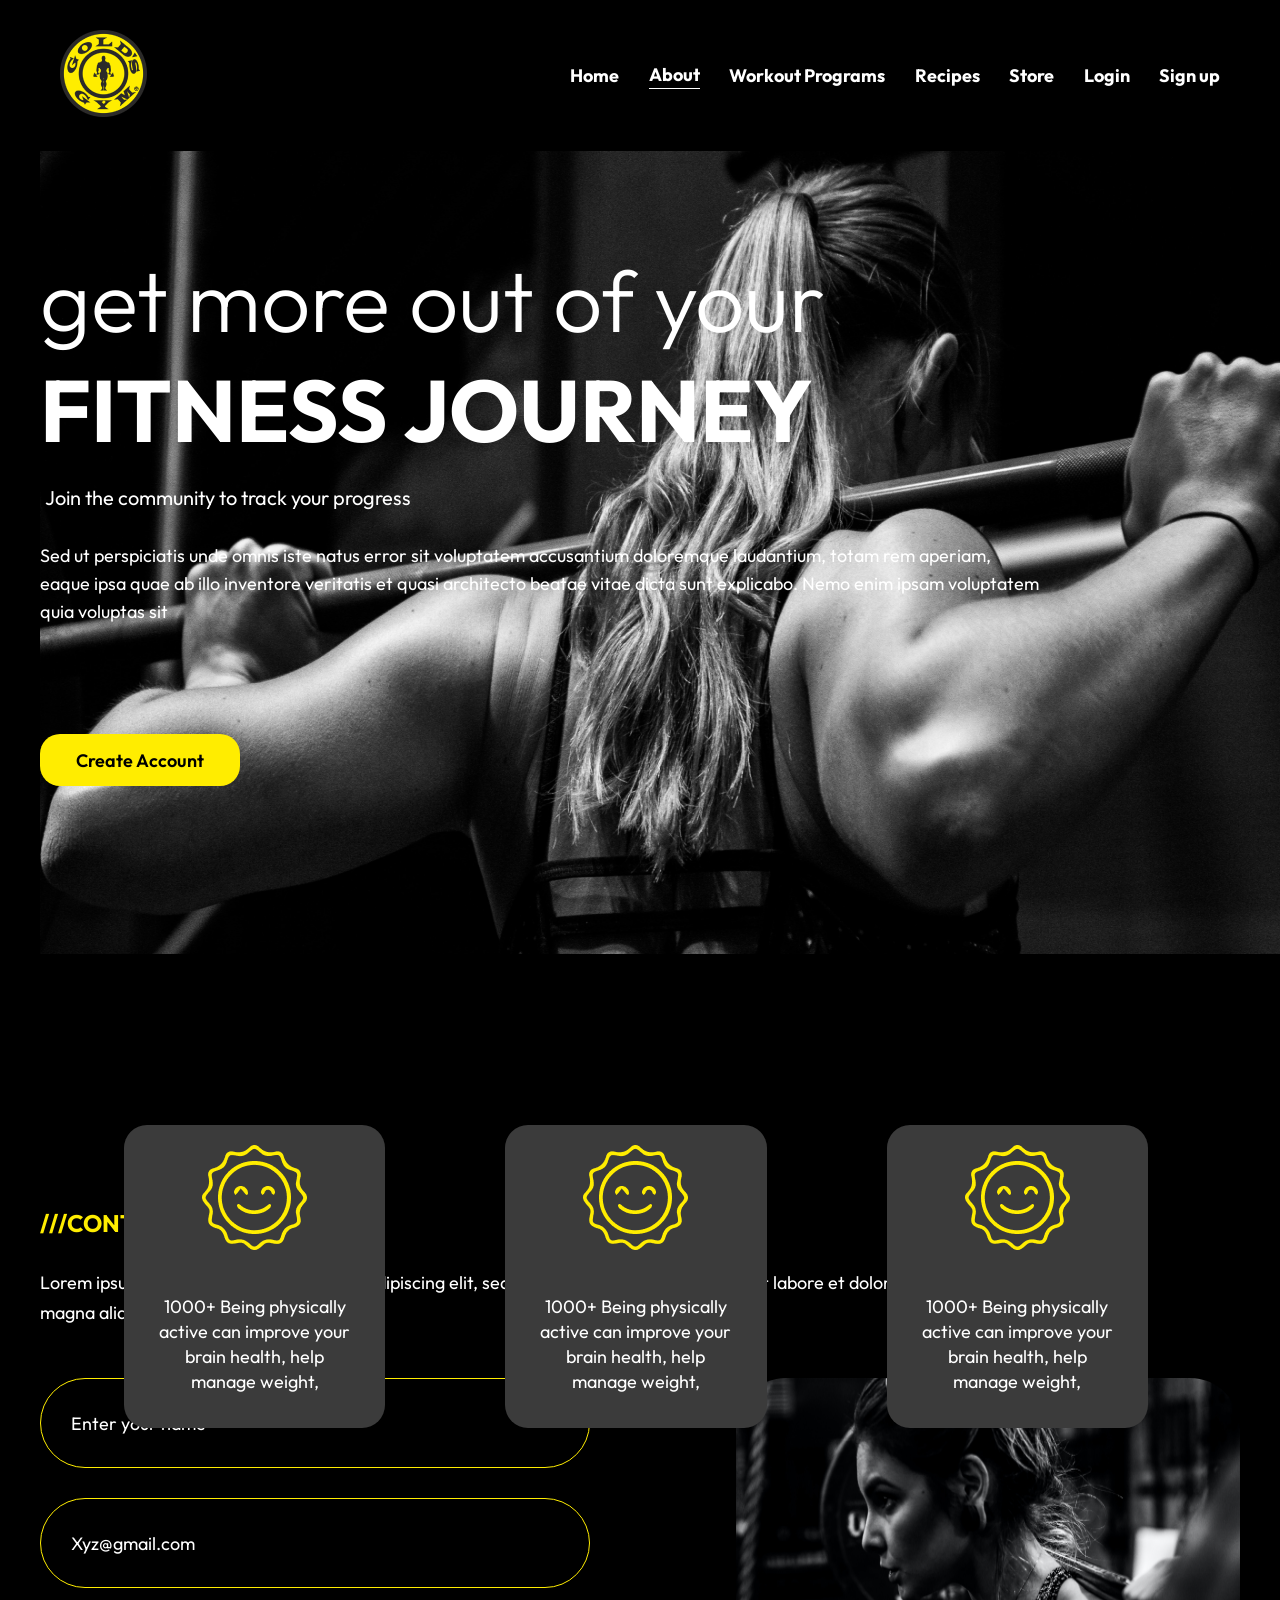
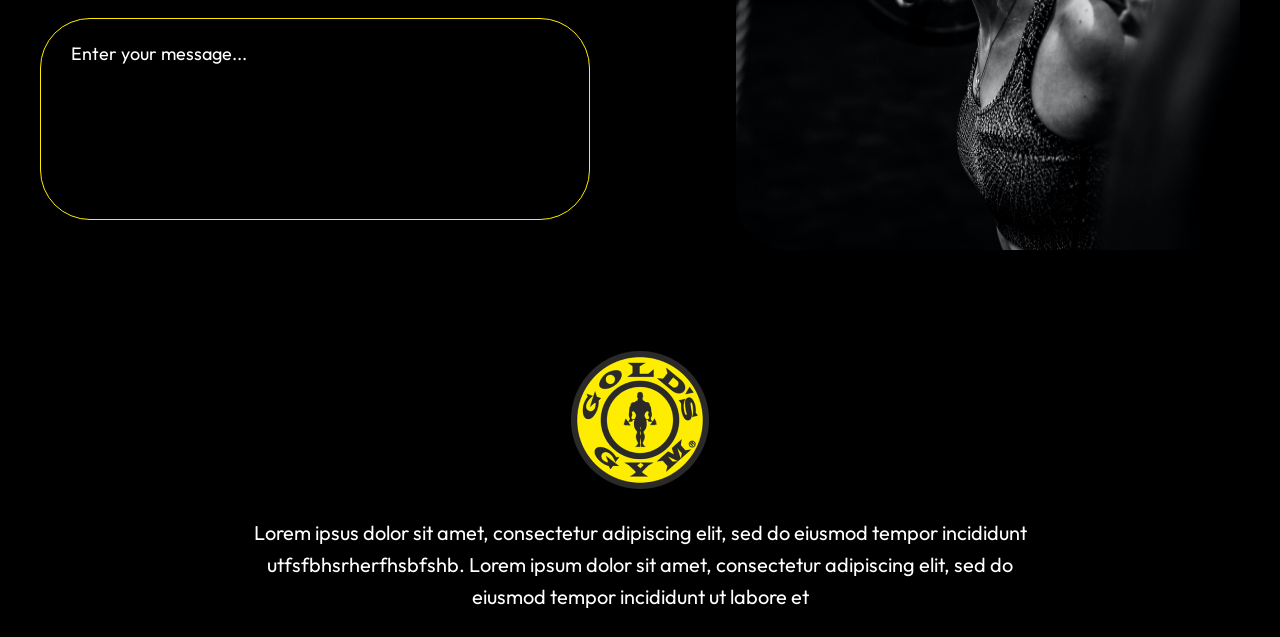
==== commit 5b6db46c: "Migrar a OIDC de AWS eliminando credenciales estáticas 3" ====
--- a/app/about.html
+++ b/app/about.html
@@ -121,7 +121,7 @@
                 <div class="footer">
                     <img src="images/logo2.png" alt="Gold's logo">
                     <p class="footer-text">
-                        Lorem ipsum dolor sit amet, consectetur adipiscing elit, 
+                        Lorem ipsus dolor sit amet, consectetur adipiscing elit, 
                         sed do eiusmod tempor incididunt utfsfbhsrherfhsbfshb.  
                         Lorem ipsum dolor sit amet, consectetur adipiscing elit, 
                         sed do eiusmod tempor incididunt ut labore et
